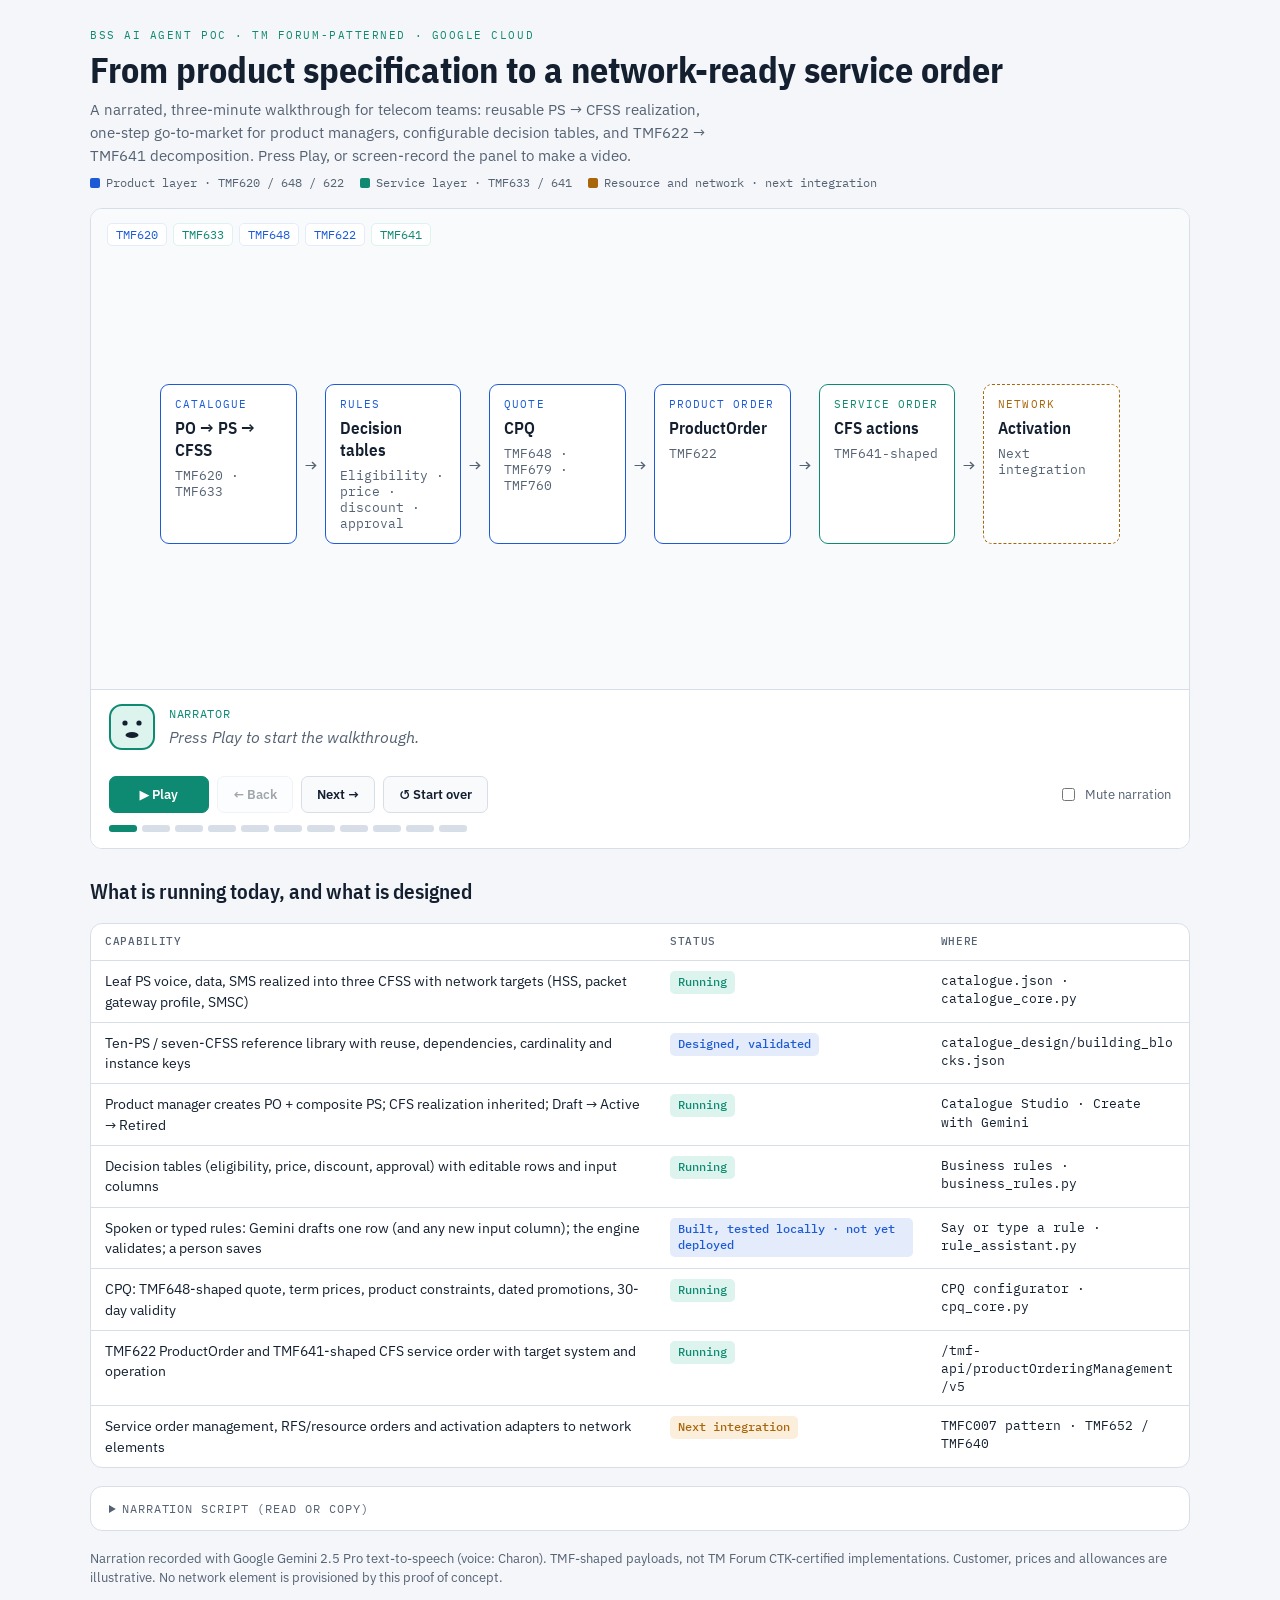
==== demo/catalogue-to-network.html @ 7371062f "Add narrated walkthrough demo with Gemini Charon narration demo/ holds the 11-scene catalogue-to-net" ====
<!doctype html>
<html lang="en">
<head>
<meta charset="utf-8">
<meta name="viewport" content="width=device-width, initial-scale=1, viewport-fit=cover">
<title>Catalogue-to-Network Walkthrough</title>
<meta name="claude:viewport-fit-sides" content="cover">
<link rel="preconnect" href="https://fonts.googleapis.com">
<link rel="preconnect" href="https://fonts.gstatic.com" crossorigin>
<link rel="stylesheet" href="https://fonts.googleapis.com/css2?family=IBM+Plex+Mono:wght@400;500;600&family=IBM+Plex+Sans+Condensed:wght@600;700&family=IBM+Plex+Sans:wght@400;500;600&display=swap">
<style>
  /* Layout concept: a narrated console that walks the TMF layers top-down; colour encodes the layer (product = blue, service = teal, network = amber) on every scene. */
  :root{
    --bg:#0b1017; --panel:#121a25; --panel-2:#0e151f; --fg:#e6ecf3; --muted:#8e9bad; --line:#263142;
    --prod:#6ea8ff; --prod-soft:#17243a; --svc:#4fd1b5; --svc-soft:#11302a; --net:#f2b25c; --net-soft:#382915;
    --stop:#f07a6e; --stop-soft:#3a1d1a; --on-accent:#08111c; color-scheme:dark;
    --font-display:'IBM Plex Sans Condensed','IBM Plex Sans',ui-sans-serif,system-ui,sans-serif;
    --font-body:'IBM Plex Sans',ui-sans-serif,system-ui,sans-serif;
    --font-mono:'IBM Plex Mono',ui-monospace,Menlo,Consolas,monospace;
  }
  @media (prefers-color-scheme: light){:root:not([data-theme="dark"]){
    --bg:#f4f6f9; --panel:#ffffff; --panel-2:#f8fafc; --fg:#142030; --muted:#556273; --line:#d8dee8;
    --prod:#1d5bd6; --prod-soft:#e4ecfb; --svc:#0f8a72; --svc-soft:#dcf3ee; --net:#a8650a; --net-soft:#fbefdc;
    --stop:#c0392b; --stop-soft:#fbe4e1; --on-accent:#ffffff; color-scheme:light}}
  :root[data-theme="light"]{
    --bg:#f4f6f9; --panel:#ffffff; --panel-2:#f8fafc; --fg:#142030; --muted:#556273; --line:#d8dee8;
    --prod:#1d5bd6; --prod-soft:#e4ecfb; --svc:#0f8a72; --svc-soft:#dcf3ee; --net:#a8650a; --net-soft:#fbefdc;
    --stop:#c0392b; --stop-soft:#fbe4e1; --on-accent:#ffffff; color-scheme:light}

  *{box-sizing:border-box}
  [hidden]{display:none!important}
  body{background:var(--bg);color:var(--fg);font-family:var(--font-body);font-size:15px;margin:0;
       padding-left:max(16px,env(safe-area-inset-left,0px));padding-right:max(16px,env(safe-area-inset-right,0px));padding-block:28px}
  .wrap{max-width:1100px;margin:0 auto;display:flex;flex-direction:column;gap:18px}
  header{display:flex;flex-direction:column;gap:8px}
  .eyebrow{font-family:var(--font-mono);font-size:11px;letter-spacing:.14em;text-transform:uppercase;color:var(--svc)}
  h1{font-family:var(--font-display);font-weight:700;font-size:clamp(24px,3.6vw,36px);line-height:1.1;margin:0;text-wrap:balance}
  h2{font-family:var(--font-display);font-weight:600;font-size:21px;margin:10px 0 0}
  .sub{color:var(--muted);margin:0;max-width:70ch;line-height:1.55}
  .legend{display:flex;flex-wrap:wrap;gap:8px 16px;font-family:var(--font-mono);font-size:12px;color:var(--muted)}
  .legend span{display:inline-flex;align-items:center;gap:6px}
  .legend i{width:10px;height:10px;border-radius:2px;display:inline-block}

  .stage{background:var(--panel);border:1px solid var(--line);border-radius:12px;overflow:hidden}
  .screen{position:relative;min-height:480px;background:var(--panel-2);display:flex;align-items:center;justify-content:center;padding:52px 22px 22px}
  .where{position:absolute;top:14px;left:16px;right:16px;display:flex;flex-wrap:wrap;gap:6px;font-family:var(--font-mono);font-size:11.5px}
  .tag{border:1px solid var(--line);border-radius:5px;padding:3px 8px;color:var(--muted);background:var(--panel)}
  .tag.p{color:var(--prod);border-color:var(--prod-soft)} .tag.s{color:var(--svc);border-color:var(--svc-soft)} .tag.n{color:var(--net);border-color:var(--net-soft)}
  .scene{width:100%;max-width:960px;display:flex;flex-wrap:wrap;gap:14px;align-items:center;justify-content:center;min-width:0}
  .hscroll{width:100%;overflow-x:auto}
  .hscroll svg{display:block;min-width:660px;width:100%;height:auto}

  .a{animation:rise .5s cubic-bezier(.2,.8,.2,1) both;animation-delay:var(--d,0s)}
  @keyframes rise{from{opacity:0;transform:translateY(12px)}}
  .draw{stroke-dasharray:1;stroke-dashoffset:1;animation:draw .7s ease-out forwards;animation-delay:var(--d,0s)}
  @keyframes draw{to{stroke-dashoffset:0}}
  .fade{animation:fadein .6s both;animation-delay:var(--d,0s)}
  @keyframes fadein{from{opacity:0}}

  .box{background:var(--panel);border:1px solid var(--line);border-radius:9px;padding:12px 14px;display:flex;flex-direction:column;gap:6px;min-width:0}
  .box.p{border-color:var(--prod)} .box.s{border-color:var(--svc)} .box.n{border-color:var(--net);border-style:dashed}
  .box h3{margin:0;font-family:var(--font-display);font-weight:600;font-size:17px}
  .lab{font-family:var(--font-mono);font-size:10.5px;letter-spacing:.1em;text-transform:uppercase;color:var(--muted)}
  .lab.p{color:var(--prod)} .lab.s{color:var(--svc)} .lab.n{color:var(--net)}
  .mono{font-family:var(--font-mono);font-size:12.5px;font-variant-numeric:tabular-nums;overflow-wrap:anywhere}
  .muted{color:var(--muted)}
  .arrow{font-family:var(--font-mono);color:var(--muted);font-size:20px}
  .chip{display:inline-flex;align-items:center;gap:6px;border-radius:5px;padding:3px 8px;font-family:var(--font-mono);font-size:11.5px;font-weight:500}
  .chip.live{background:var(--svc-soft);color:var(--svc)} .chip.lib{background:var(--prod-soft);color:var(--prod)}
  .chip.next{background:var(--net-soft);color:var(--net)} .chip.stop{background:var(--stop-soft);color:var(--stop)}
  .cols{display:grid;grid-template-columns:repeat(3,minmax(0,1fr));gap:12px;width:100%}
  .cols2{display:grid;grid-template-columns:repeat(2,minmax(0,1fr));gap:12px;width:100%}
  .li{display:flex;gap:8px;align-items:flex-start;line-height:1.45}
  .li .m{flex:none;font-family:var(--font-mono);font-weight:600}
  table.dt{border-collapse:collapse;font-size:13px;width:100%;min-width:560px}
  table.dt th,table.dt td{border:1px solid var(--line);padding:7px 9px;text-align:left;vertical-align:top}
  table.dt th{font-family:var(--font-mono);font-size:11px;font-weight:500;letter-spacing:.04em;color:var(--muted);background:var(--panel)}
  table.dt td{background:var(--panel-2)}
  table.dt .newcol{background:var(--prod-soft);color:var(--fg)} table.dt tr.newrow td{background:var(--svc-soft)}
  pre.json{margin:0;font-family:var(--font-mono);font-size:12px;line-height:1.55;background:var(--panel);border:1px solid var(--line);border-radius:9px;padding:12px 14px;overflow-x:auto;max-width:100%}
  pre.json .k{color:var(--prod)} pre.json .s{color:var(--svc)} pre.json .hl{background:var(--net-soft);color:var(--net);border-radius:3px}
  .pipe{display:flex;flex-wrap:wrap;align-items:stretch;gap:8px;justify-content:center;width:100%}
  .pipe .box{min-width:132px;flex:1 1 132px;max-width:190px}
  svg .bx-p{fill:var(--panel);stroke:var(--prod);stroke-width:1.4}
  svg .bx-s{fill:var(--panel);stroke:var(--svc);stroke-width:1.6}
  svg .t{fill:var(--fg);font-family:var(--font-body);font-size:14px}
  svg .t2{fill:var(--muted);font-family:var(--font-mono);font-size:10.5px}
  svg .live{fill:var(--svc);font-family:var(--font-mono);font-size:10px;font-weight:600}
  svg .edge{fill:none;stroke:var(--muted);stroke-width:1.4;opacity:.75}
  svg .edge.reuse{stroke:var(--net);stroke-width:2.2;opacity:1}
  svg .edge.amend{stroke:var(--net);stroke-width:2;stroke-dasharray:5 5;opacity:1}

  .cap-bar{display:flex;align-items:center;gap:14px;padding:14px 18px;border-top:1px solid var(--line);background:var(--panel)}
  .narrator{flex:none;width:46px;height:46px}
  .narrator .mouth{transform-origin:23px 31px}
  .talking .mouth{animation:talk .26s infinite alternate}
  @keyframes talk{from{transform:scaleY(.35)}to{transform:scaleY(1.3)}}
  .cap{flex:1;min-width:0;margin:0;line-height:1.55;font-size:16px}
  .cap .who{display:block;font-family:var(--font-mono);font-size:11.5px;color:var(--svc);letter-spacing:.06em;margin-bottom:2px}
  .cap.idle .txt{color:var(--muted);font-style:italic}
  .controls-bar{display:flex;flex-wrap:wrap;align-items:center;gap:12px;padding:12px 18px 16px;background:var(--panel)}
  .controls{display:flex;flex-wrap:wrap;gap:8px}
  button{font-family:var(--font-body);font-size:13px;font-weight:600;border:1px solid var(--line);background:var(--panel-2);color:var(--fg);padding:9px 15px;border-radius:7px;cursor:pointer}
  button:hover{border-color:var(--svc)}
  button:focus-visible{outline:2px solid var(--svc);outline-offset:2px}
  button.primary{background:var(--svc);border-color:var(--svc);color:var(--on-accent);min-width:100px}
  button:disabled{opacity:.4;cursor:not-allowed}
  .toggle{display:flex;align-items:center;gap:7px;font-size:13px;color:var(--muted);margin-left:auto}
  .voice-pick{display:flex;align-items:center;gap:7px;font-size:13px;color:var(--muted)}
  .voice-pick select{font-family:var(--font-body);font-size:13px;background:var(--panel-2);color:var(--fg);border:1px solid var(--line);border-radius:6px;padding:6px 8px;max-width:260px}
  .voice-note{width:100%;margin:0;font-size:13px;line-height:1.5;color:var(--net);background:var(--net-soft);border-radius:7px;padding:8px 12px}
  .progress{display:flex;gap:5px;flex-wrap:wrap;width:100%}
  .progress button{width:28px;height:7px;padding:0;border-radius:3px;border:0;background:var(--line)}
  .progress button.done{background:var(--svc-soft)} .progress button.now{background:var(--svc)}

  .status{width:100%;overflow-x:auto;background:var(--panel);border:1px solid var(--line);border-radius:12px}
  .status table{border-collapse:collapse;width:100%;min-width:620px;font-size:14px}
  .status th,.status td{padding:10px 14px;border-bottom:1px solid var(--line);text-align:left;vertical-align:top;line-height:1.45}
  .status th{font-family:var(--font-mono);font-size:11px;font-weight:500;color:var(--muted);letter-spacing:.06em;text-transform:uppercase}
  .status tr:last-child td{border-bottom:0}
  details{background:var(--panel);border:1px solid var(--line);border-radius:12px}
  summary{cursor:pointer;padding:14px 18px;font-family:var(--font-mono);font-size:12px;letter-spacing:.08em;text-transform:uppercase;color:var(--muted)}
  .script{padding:0 18px 18px;display:flex;flex-direction:column;gap:8px}
  .script p{margin:0;line-height:1.6;padding:9px 12px;background:var(--panel-2);border-left:2px solid var(--line);border-radius:4px}
  .script .n{font-family:var(--font-mono);color:var(--svc);margin-right:8px;font-size:12px}
  footer{color:var(--muted);font-size:12.5px;line-height:1.55}

  @media (max-width:760px){
    .cols{grid-template-columns:1fr} .cols2{grid-template-columns:1fr}
    .screen{padding-top:76px}
    .toggle{margin-left:0}
  }
  @media (prefers-reduced-motion: reduce){
    .a,.fade{animation:none!important}
    .draw{animation:none!important;stroke-dashoffset:0}
    .talking .mouth{animation:none}
  }
</style>

<div class="wrap">
  <header>
    <span class="eyebrow">BSS AI Agent PoC · TM Forum-patterned · Google Cloud</span>
    <h1>From product specification to a network-ready service order</h1>
    <p class="sub">A narrated, three-minute walkthrough for telecom teams: reusable PS → CFSS realization, one-step go-to-market for product managers, configurable decision tables, and TMF622 → TMF641 decomposition. Press Play, or screen-record the panel to make a video.</p>
    <div class="legend"><span><i style="background:var(--prod)"></i>Product layer · TMF620 / 648 / 622</span><span><i style="background:var(--svc)"></i>Service layer · TMF633 / 641</span><span><i style="background:var(--net)"></i>Resource and network · next integration</span></div>
  </header>

  <section class="stage" aria-label="Walkthrough player">
    <div class="screen" id="screen"></div>
    <div class="cap-bar" id="capBar">
      <svg class="narrator" viewBox="0 0 46 46" aria-hidden="true">
        <rect x="1" y="1" width="44" height="44" rx="12" fill="var(--svc-soft)" stroke="var(--svc)" stroke-width="2"/>
        <circle cx="16" cy="19" r="2.6" fill="var(--fg)"/><circle cx="30" cy="19" r="2.6" fill="var(--fg)"/>
        <ellipse class="mouth" cx="23" cy="31" rx="6.5" ry="3" fill="var(--fg)"/>
      </svg>
      <p class="cap idle" id="caption" aria-live="polite"><span class="who" id="who">NARRATOR</span><span class="txt" id="captionText">Press Play to start the walkthrough.</span></p>
    </div>
    <div class="controls-bar">
      <div class="controls">
        <button class="primary" id="playBtn" type="button">▶ Play</button>
        <button id="backBtn" type="button">← Back</button>
        <button id="nextBtn" type="button">Next →</button>
        <button id="replayBtn" type="button">↺ Start over</button>
      </div>
      <label class="toggle"><input type="checkbox" id="muteToggle"> Mute narration</label>
      <label class="voice-pick" id="voicePick" hidden>Voice <select id="voiceSelect"></select></label>
      <p class="voice-note" id="voiceNote" hidden>The recorded narration could not play here, so this browser's built-in voice is reading instead. Reload the page to try the recording again.</p>
      <div class="progress" id="progress" aria-label="Chapters"></div>
    </div>
  </section>

  <h2>What is running today, and what is designed</h2>
  <div class="status"><table>
    <thead><tr><th>Capability</th><th>Status</th><th>Where</th></tr></thead>
    <tbody>
      <tr><td>Leaf PS voice, data, SMS realized into three CFSS with network targets (HSS, packet gateway profile, SMSC)</td><td><span class="chip live">Running</span></td><td class="mono">catalogue.json · catalogue_core.py</td></tr>
      <tr><td>Ten-PS / seven-CFSS reference library with reuse, dependencies, cardinality and instance keys</td><td><span class="chip lib">Designed, validated</span></td><td class="mono">catalogue_design/building_blocks.json</td></tr>
      <tr><td>Product manager creates PO + composite PS; CFS realization inherited; Draft → Active → Retired</td><td><span class="chip live">Running</span></td><td class="mono">Catalogue Studio · Create with Gemini</td></tr>
      <tr><td>Decision tables (eligibility, price, discount, approval) with editable rows and input columns</td><td><span class="chip live">Running</span></td><td class="mono">Business rules · business_rules.py</td></tr>
      <tr><td>Spoken or typed rules: Gemini drafts one row (and any new input column); the engine validates; a person saves</td><td><span class="chip lib">Built, tested locally · not yet deployed</span></td><td class="mono">Say or type a rule · rule_assistant.py</td></tr>
      <tr><td>CPQ: TMF648-shaped quote, term prices, product constraints, dated promotions, 30-day validity</td><td><span class="chip live">Running</span></td><td class="mono">CPQ configurator · cpq_core.py</td></tr>
      <tr><td>TMF622 ProductOrder and TMF641-shaped CFS service order with target system and operation</td><td><span class="chip live">Running</span></td><td class="mono">/tmf-api/productOrderingManagement/v5</td></tr>
      <tr><td>Service order management, RFS/resource orders and activation adapters to network elements</td><td><span class="chip next">Next integration</span></td><td class="mono">TMFC007 pattern · TMF652 / TMF640</td></tr>
    </tbody></table></div>

  <details>
    <summary>Narration script (read or copy)</summary>
    <div class="script" id="scriptList"></div>
    <div style="display:flex;justify-content:flex-end;padding:0 18px 18px"><button id="copyBtn" type="button">Copy full script</button></div>
  </details>

  <footer>Narration recorded with Google Gemini 2.5 Pro text-to-speech (voice: Charon). TMF-shaped payloads, not TM Forum CTK-certified implementations. Customer, prices and allowances are illustrative. No network element is provisioned by this proof of concept.</footer>
</div>

<script>
(function(){
  "use strict";
  function d(x){return 'style="--d:'+x+'s"';}

  // Scene 2: ten PS realize into seven CFSS (from catalogue_design/building_blocks.json).
  var PS=[["Mobile access","ps-mobile-access",0,""],["UK voice","ps-uk-voice",1,"live"],["UK SMS","ps-uk-sms",2,"live"],["UK data","ps-uk-data",3,"live"],
          ["International calling","ps-international",1,"reuse"],["Roaming","ps-roaming",0,"amend"],["Voicemail","ps-voicemail",4,""],
          ["MMS","ps-mms",5,""],["Smartwatch","ps-smartwatch",6,"reuse"],["Data gifting","ps-data-gifting",6,"reuse"]];
  var CFS=[["Mobile Line","roaming amends the profile"],["Mobile Voice","domestic + international buckets"],["Mobile SMS",""],["Mobile Data",""],
           ["Voicemail","requires Mobile Voice"],["Mobile MMS",""],["Shared Allowance","companion / gift modes"]];
  function realizationSvg(){
    var s='<svg viewBox="0 0 900 470" role="img" aria-label="Ten product specifications on the left connect to seven customer-facing service specifications on the right.">';
    s+='<text class="t2" x="10" y="9">PRODUCT SPECIFICATIONS · TMF620</text><text class="t2" x="640" y="9">CFS SPECIFICATIONS · TMF633</text>';
    PS.forEach(function(p,i){
      var ly=14+i*45+17, ry=20+p[2]*64+20, cls=p[3]==="reuse"?"edge reuse":p[3]==="amend"?"edge amend":"edge";
      if(p[3]==="amend") s+='<path class="'+cls+' fade" '+d(.6+i*.18)+' d="M260,'+ly+' C450,'+ly+' 450,'+ry+' 640,'+ry+'"/>';
      else s+='<path class="'+cls+' draw" pathLength="1" '+d(.6+i*.18)+' d="M260,'+ly+' C450,'+ly+' 450,'+ry+' 640,'+ry+'"/>';
    });
    PS.forEach(function(p,i){
      var y=14+i*45;
      s+='<g class="fade" '+d(i*.06)+'><rect class="bx-p" x="10" y="'+y+'" width="250" height="34" rx="6"/><text class="t" x="22" y="'+(y+22)+'">'+p[0]+'</text>'+
         (p[3]==="live"?'<text class="live" x="248" y="'+(y+21)+'" text-anchor="end">RUNNING</text>':'<text class="t2" x="248" y="'+(y+21)+'" text-anchor="end">'+p[1]+'</text>')+'</g>';
    });
    CFS.forEach(function(c,j){
      var y=20+j*64;
      s+='<g class="fade" '+d(.3+j*.06)+'><rect class="bx-s" x="640" y="'+y+'" width="250" height="40" rx="6"/><text class="t" x="652" y="'+(y+(c[1]?18:25))+'">'+c[0]+'</text>'+
         (c[1]?'<text class="t2" x="652" y="'+(y+33)+'">'+c[1]+'</text>':'')+'</g>';
    });
    return s+'</svg>';
  }

  var scenes=[
    {title:"Overview",tags:[["p","TMF620"],["s","TMF633"],["p","TMF648"],["p","TMF622"],["s","TMF641"]],
     say:"Welcome. This is a catalogue-driven BSS proof of concept on Google Cloud, patterned on TM Forum. In three minutes: how a product manager launches a mobile plan, how commercial rules are configured, and how each order is decomposed into a network-ready service order.",
     html:'<div class="pipe">'+[["p","Catalogue","PO → PS → CFSS","TMF620 · TMF633"],["p","Rules","Decision tables","Eligibility · price · discount · approval"],["p","Quote","CPQ","TMF648 · TMF679 · TMF760"],["p","Product order","ProductOrder","TMF622"],["s","Service order","CFS actions","TMF641-shaped"],["n","Network","Activation","Next integration"]].map(function(b,i){
       return '<div class="box '+b[0]+' a" '+d(i*.3)+'><span class="lab '+b[0]+'">'+b[1]+'</span><h3>'+b[2]+'</h3><span class="mono muted">'+b[3]+'</span></div>';}).join('<span class="arrow a" style="align-self:center;--d:.1s">→</span>')+'</div>'},

    {title:"Reusable PS library",tags:[["p","Product specifications"],["s","CFS specifications"],["s","SID ProductSpecRealizedAsCFSSpec"]],wide:true,
     say:"It starts with a reusable library. Ten product specifications, from mobile access and UK voice to roaming, voicemail and data gifting, realize into seven customer-facing service specifications. Reuse is deliberate: UK voice and international calling share the Mobile Voice CFS with separate buckets, and roaming amends the existing Mobile Line instead of creating a new service.",
     html:function(){return '<div class="hscroll">'+realizationSvg()+'</div><div class="row a" '+d(2.6)+' style="display:flex;flex-wrap:wrap;gap:8px;justify-content:center"><span class="chip live">RUNNING · voice, data, SMS</span><span class="chip lib">Reference library · 10 PS → 7 CFSS</span><span class="chip next">Amber · reused or amended CFS</span></div>';}},

    {title:"Service design rules",tags:[["s","CFS-to-CFS dependencies"],["s","Cardinality"],["s","Instance keys"]],
     say:"Service designers own the realization: CFS dependencies, cardinality and instance keys. Voicemail requires Mobile Voice, which requires exactly one primary Mobile Line. Instances are keyed by subscription and line, so overlapping products merge into one service rather than duplicating it.",
     html:'<div class="cols">'+
       '<div class="box s a" '+d(0)+'><span class="lab s">Dependency chain</span><div class="mono">Voicemail</div><div class="mono muted">  requires ↓</div><div class="mono">Mobile Voice · SMS · Data · MMS</div><div class="mono muted">  require ↓</div><div class="mono">Mobile Line</div></div>'+
       '<div class="box s a" '+d(.6)+'><span class="lab s">Cardinality</span><div class="li"><span class="m">1</span><span>primary Mobile Line per subscription group</span></div><div class="li"><span class="m">0..1</span><span>Voice, SMS, Data, Voicemail, MMS per line</span></div><div class="li"><span class="m">0..1</span><span>Shared Allowance per sharing group, 2+ members</span></div></div>'+
       '<div class="box s a" '+d(1.2)+'><span class="lab s">Instance key and merge</span><div class="mono">(subscriptionId, lineId)</div><div class="li"><span class="m">→</span><span>UK voice + International = one Mobile Voice instance, two buckets</span></div><div class="li"><span class="m">→</span><span>Conflicting roaming bars block the order</span></div></div></div>'},

    {title:"Go-to-market in one step",tags:[["p","Catalogue Studio"],["p","Create with Gemini"]],
     say:"That makes go-to-market simple. The product manager picks specifications, sets allowances and price, in the studio or by describing the plan to Gemini. The platform generates the product offering, the composite product specification and the inherited CFS realization. The product manager never touches service design.",
     html:'<div class="box p a" '+d(0)+' style="max-width:300px"><span class="lab p">Product manager says</span><div>“Guided Mini: 100 minutes, 2 GB, no texts, £11 a month, consumers.”</div><span class="chip lib">Typed, spoken or drag-and-drop</span></div>'+
       '<span class="arrow a" '+d(.7)+'>→</span>'+
       '<div class="col a" '+d(1)+' style="display:flex;flex-direction:column;gap:8px;min-width:0;flex:1 1 300px;max-width:420px">'+
       '<div class="box p a" '+d(1.1)+'><span class="lab p">Generated · ProductOffering</span><span class="mono">po-guided-… · lifecycleStatus: Draft · £11.00 · [consumer]</span></div>'+
       '<div class="box p a" '+d(1.6)+'><span class="lab p">Generated · composite ProductSpecification</span><span class="mono">isBundle: true · bundledProductSpecification: ps-voice=100, ps-data=2</span></div>'+
       '<div class="box s a" '+d(2.1)+'><span class="lab s">Inherited · CFS realization (hidden from PM)</span><span class="mono">ps-voice → cfs-voice (HSS) · ps-data → cfs-data (packet gateway)</span></div></div>'},

    {title:"Gated publication",tags:[["p","Publish offer"],["p","Retire offer"],["p","lifecycleStatus"]],
     say:"Publication is gated. An offering moves from Draft to Active only when every leaf specification has a CFS mapping with matching units. Retiring an offer stops new sales, while existing orders keep their snapshots.",
     html:'<div class="cols">'+
       '<div class="box p a" '+d(0)+'><span class="lab p">Draft</span><h3>Hidden from CPQ and agent</h3><span class="muted">Editable; cannot be quoted</span></div>'+
       '<div class="box s a" '+d(.6)+'><span class="lab s">Publish gate</span><div class="li"><span class="m" style="color:var(--svc)">✓</span><span>Every leaf PS has a CFS mapping</span></div><div class="li"><span class="m" style="color:var(--svc)">✓</span><span>PS unit equals CFS unit (GB never meets TB)</span></div><div class="li"><span class="m" style="color:var(--svc)">✓</span><span>Prices, segments and references valid</span></div></div>'+
       '<div class="box p a" '+d(1.2)+'><span class="lab p">Active → Retired</span><h3>On sale, then withdrawn</h3><span class="muted">Retired cannot be republished or deleted; orders keep their catalogue snapshot</span></div></div>'},

    {title:"Configurable decision tables",tags:[["p","Business rules"],["p","Eligibility · Price · Discount · Approval"]],
     say:"Commercial rules are configurable lookup tables: eligibility, price, discount and approval. A rule can be typed or spoken in plain English. Gemini drafts the row, and the rules engine validates it before anyone saves. Need a new input, like contract length? It becomes a new column. The highest priority wins, ties are rejected, and effective dates apply. No code, no redeploy.",
     html:'<div class="box p a" '+d(0)+' style="width:100%;flex-direction:row;flex-wrap:wrap;align-items:center;gap:10px"><span class="lab p">Spoken rule</span><span>“Mobile Mini is £15 a month on a 24-month contract from 1 April 2027.”</span><span class="chip lib">Gemini drafts → engine validates → you save</span></div>'+
       '<div class="hscroll a" '+d(.8)+'><table class="dt"><thead><tr><th>Row</th><th>Offering ID</th><th>Segment</th><th class="newcol a" '+d(1.2)+'>contractMonths  ＋ new column</th><th>Monthly £</th><th>Priority</th><th>Effective</th></tr></thead><tbody>'+
       '<tr><td class="mono">default</td><td class="mono">any</td><td class="mono">any</td><td class="mono newcol">—</td><td class="mono">catalogue price</td><td class="mono">fallback</td><td class="mono">always</td></tr>'+
       '<tr class="newrow a" '+d(2)+'><td class="mono">mini-24m</td><td class="mono">= po-mobile-mini</td><td class="mono">in [consumer]</td><td class="mono">= 24</td><td class="mono">15.00</td><td class="mono">100</td><td class="mono">2027-04-01 →</td></tr></tbody></table></div>'+
       '<div class="cols2 a" '+d(2.8)+'><div class="box p"><span class="lab p">Evaluation order</span><span class="mono">eligibility → price → discount → approval</span></div>'+
       '<div class="box p"><span class="lab p">Semantics</span><span class="muted">AND within a row · highest priority wins · equal-priority match is an error · start inclusive, end exclusive · every save versioned with a SHA-256 snapshot</span></div></div>'},

    {title:"Configure, price, quote",tags:[["p","CPQ configurator"],["p","TMF648"],["p","TMF679"],["p","TMF760"],["p","TMF671"]],
     say:"Configure, price, quote. CPQ qualifies the customer segment, applies term prices and product constraints, such as one primary plan and add-ons needing a parent, and applies dated promotions. The quote is TMF648-shaped, valid for thirty days, and pins the catalogue and rule versions used.",
     html:'<div class="cols">'+
       '<div class="box p a" '+d(0)+'><span class="lab p">Basket · Jason Smith</span><div class="mono">Mobile Mini · 12 m · £12.00</div><div class="mono">Extra SMS · 12 m · £2.50</div><h3>£14.50 / month</h3></div>'+
       '<div class="box p a" '+d(.6)+'><span class="lab p">Checks</span><div class="li"><span class="m" style="color:var(--svc)">✓</span><span>Segment qualified (TMF679 pattern)</span></div><div class="li"><span class="m" style="color:var(--svc)">✓</span><span>excludes: Mini + Plus</span></div><div class="li"><span class="m" style="color:var(--svc)">✓</span><span>requiresAny: Extra SMS needs a plan</span></div><div class="li"><span class="m" style="color:var(--net)">!</span><span>Any discount → state pending, human approval</span></div></div>'+
       '<div class="box p a" '+d(1.2)+'><span class="lab p">Quote · TMF648-shaped</span><span class="mono">state: approved</span><span class="mono">validFor: 30 days</span><span class="mono">catalogue, rules and policy versions pinned</span></div></div>'},

    {title:"AI channel, same guardrails",tags:[["p","Pub/Sub → Gemini agent"],["p","Deterministic validator"]],
     say:"The AI channel follows the same guardrails. Gemini only proposes active offering IDs; it never sets prices or allowances. Deterministic code validates the proposal, and any discount or exception is held for a human.",
     html:'<div class="box p a" '+d(0)+' style="max-width:280px"><span class="lab p">Customer request</span><div>“A plan with 100 minutes, 2 GB and 100 texts.”</div></div><span class="arrow a" '+d(.5)+'>→</span>'+
       '<div class="box p a" '+d(.8)+' style="max-width:260px"><span class="lab p">Gemini proposes</span><span class="mono">{"productOfferingIds": ["po-mobile-mini"]}</span><span class="muted">Sees Active offers only, no CFS design</span></div><span class="arrow a" '+d(1.3)+'>→</span>'+
       '<div class="box s a" '+d(1.6)+' style="max-width:280px"><span class="lab s">Code validates</span><div class="li"><span class="m" style="color:var(--svc)">✓</span><span>Active, eligible, compatible</span></div><div class="li"><span class="m" style="color:var(--stop)">✕</span><span>Model-supplied price or allowance ignored</span></div><div class="li"><span class="m" style="color:var(--net)">!</span><span>Discount or exception → human review</span></div></div>'},

    {title:"TMF622 ProductOrder",tags:[["p","POST /tmf-api/productOrderingManagement/v5/productOrder"]],
     say:"On acceptance, a TMF622 ProductOrder is generated from the stored quote and validated against it, so tampered or stale payloads are rejected, and resubmission is idempotent.",
     html:'<pre class="json a" '+d(0)+' style="flex:1 1 360px">{\n  <span class="k">"@type"</span>: <span class="s">"ProductOrder"</span>,\n  <span class="k">"id"</span>: <span class="hl">"MOB-2226-24102026-0001"</span>,\n  <span class="k">"quote"</span>: [{ <span class="k">"id"</span>: <span class="s">"quote-0b41ff3f290d"</span> }],\n  <span class="k">"productOrderItem"</span>: [{\n    <span class="k">"action"</span>: <span class="s">"add"</span>,\n    <span class="k">"productOffering"</span>: { <span class="k">"id"</span>: <span class="s">"po-mobile-mini"</span> },\n    <span class="k">"product"</span>: { <span class="k">"productSpecification"</span>: { <span class="k">"id"</span>: <span class="s">"ps-mobile-mini"</span> },\n      <span class="k">"productCharacteristic"</span>: [ voiceMinutes 100, dataGb 2, smsCount 100 ] },\n    <span class="k">"itemTerm"</span>: [{ <span class="k">"duration"</span>: { <span class="k">"amount"</span>: 12, <span class="k">"units"</span>: <span class="s">"month"</span> } }]\n  }]\n}</pre>'+
       '<div class="col a" '+d(1)+' style="display:flex;flex-direction:column;gap:8px;max-width:300px"><div class="box p"><span class="lab p">Validated against the quote</span><span class="muted">Payload must equal the server-built order; tampered quantity or price → 400 TMF630 Error</span></div><div class="box p"><span class="lab p">Idempotent</span><span class="muted">Same quote resubmitted → original order returned</span></div></div>'},

    {title:"Decomposition to CFS",tags:[["s","TMF641-shaped ServiceOrder"],["s","PS → CFS characteristic mapping"]],
     say:"Then decomposition. Each ordered composite resolves to its leaf specifications and their CFSs, producing a TMF641-shaped service order: voice minutes for the HSS, data allowance for the packet gateway profile, and SMS for the SMSC, with characteristics carried across.",
     html:'<div class="box p a" '+d(0)+' style="max-width:220px"><span class="lab p">Product order item 1</span><h3>Mobile Mini</h3><span class="mono">ps-mobile-mini</span></div><span class="arrow a" '+d(.5)+'>→</span>'+
       '<div class="col" style="display:flex;flex-direction:column;gap:8px;flex:1 1 380px;max-width:560px">'+
       [["cfs-voice","voiceMinutes = 100 minutes","HSS","setVoiceAllowance"],["cfs-data","dataGb = 2 GB","Packet Gateway / customer profile","setDataAllowance"],["cfs-sms","smsCount = 100 messages","SMSC","setSmsAllowance"]].map(function(c,i){
         return '<div class="box s a" '+d(.8+i*.5)+'><span class="lab s">orderItem 1-'+c[0]+' · action add</span><span class="mono">serviceSpecification '+c[0]+' · '+c[1]+'</span><span class="mono" style="color:var(--net)">proposedFulfilment → '+c[2]+' · '+c[3]+'</span></div>';}).join("")+'</div>'},

    {title:"Hand-off to the network",tags:[["s","TMFC003 → TMF641 → TMFC007"],["n","TMF652 · TMF640"]],
     say:"That service order is the hand-off to service order management, the TMFC007 pattern, which drives resource orders and activation adapters toward the network elements. Those adapters are the next integration step; today nothing is provisioned. That's the flow: reusable specifications, configurable rules, and a network-ready order.",
     html:'<div class="pipe">'+[["s","Built","TMF641-shaped ServiceOrder","CFS items + target system + operation"],["s","Pattern","Service Order Management","TMFC007 · invoked by TMFC003"],["n","Next","Resource order / RFS","TMF652"],["n","Next","Activation adapters","TMF640"],["n","Next","Network elements","HSS/UDM · PCF/PGW · SMSC"]].map(function(b,i){
       return '<div class="box '+b[0]+' a" '+d(i*.45)+'><span class="lab '+b[0]+'">'+b[1]+'</span><h3>'+b[2]+'</h3><span class="mono muted">'+b[3]+'</span></div>';}).join('<span class="arrow a" style="align-self:center;--d:.2s">→</span>')+'</div>'+
       '<div class="row a" '+d(2.6)+' style="display:flex;flex-wrap:wrap;gap:8px;justify-content:center"><span class="chip live">Running · catalogue → rules → quote → TMF622 → TMF641</span><span class="chip next">Next · SOM, RFS and activation adapters</span></div>'}
  ];

  var screen=document.getElementById("screen"), capBar=document.getElementById("capBar"), caption=document.getElementById("caption"),
      captionText=document.getElementById("captionText"), who=document.getElementById("who"), progress=document.getElementById("progress"),
      playBtn=document.getElementById("playBtn"), backBtn=document.getElementById("backBtn"), nextBtn=document.getElementById("nextBtn"),
      replayBtn=document.getElementById("replayBtn"), mute=document.getElementById("muteToggle");
  var current=0, playing=false, token=0, voice=null, hasSpeech="speechSynthesis" in window;

  function esc(s){return s.replace(/&/g,"&amp;").replace(/</g,"&lt;");}
  // Same narrator voice as the incident-triage walkthrough: Google UK English Male. It ships only with Chrome,
  // so elsewhere rank the browser's voices by how natural they sound instead of taking the robotic default.
  var voiceSelect=document.getElementById("voiceSelect"), voicePick=document.getElementById("voicePick"),
      voiceNote=document.getElementById("voiceNote"), voices=[];
  function rank(v){
    if(/google uk english.*male/i.test(v.name)) return 0;
    if(/google.*uk.*male/i.test(v.name)) return 1;
    if(/natural|online|neural/i.test(v.name)) return /en-GB/i.test(v.lang)?2:3;
    if(/^google/i.test(v.name)) return /en-GB/i.test(v.lang)?4:5;
    return /en-GB/i.test(v.lang)?6:7;
  }
  function loadVoices(){
    if(!hasSpeech) return;
    var chosen=voice&&voice.name;
    voices=window.speechSynthesis.getVoices().filter(function(v){return /^en/i.test(v.lang);})
      .sort(function(a,b){return rank(a)-rank(b);});
    if(!voices.length) return;
    voiceSelect.innerHTML=voices.map(function(v,i){return '<option value="'+i+'">'+esc(v.name)+'</option>';}).join("");
    var keep=voices.findIndex(function(v){return v.name===chosen;});
    voiceSelect.value=String(keep>=0?keep:0);
    voice=voices[Number(voiceSelect.value)];
  }
  // Only shown when a recorded clip cannot play and the browser's own voice takes over.
  function showFallback(){voicePick.hidden=!voices.length;voiceNote.hidden=false;}
  if(hasSpeech){loadVoices();window.speechSynthesis.onvoiceschanged=loadVoices;}
  voiceSelect.addEventListener("change",function(){voice=voices[Number(voiceSelect.value)]||null;});

  scenes.forEach(function(s,i){
    var b=document.createElement("button");b.type="button";b.title=s.title;b.setAttribute("aria-label","Chapter "+(i+1)+": "+s.title);
    b.addEventListener("click",function(){go(i,playing);});progress.appendChild(b);
  });
  document.getElementById("scriptList").innerHTML=scenes.map(function(s,i){
    return '<p><span class="n">'+String(i+1).padStart(2,"0")+'</span><b>'+esc(s.title)+'.</b> '+esc(s.say)+'</p>';}).join("");
  document.getElementById("copyBtn").addEventListener("click",function(){
    var btn=this, full=scenes.map(function(s,i){return (i+1)+". "+s.title+"\n"+s.say;}).join("\n\n");
    function done(ok){btn.textContent=ok?"Copied":"Select the text above to copy";setTimeout(function(){btn.textContent="Copy full script";},1600);}
    if(navigator.clipboard&&navigator.clipboard.writeText){navigator.clipboard.writeText(full).then(function(){done(true);},function(){done(false);});}else{done(false);}
  });

  function render(i){
    var s=scenes[i], body=typeof s.html==="function"?s.html():s.html;
    screen.innerHTML='<div class="where">'+s.tags.map(function(t){return '<span class="tag '+t[0]+'">'+esc(t[1])+'</span>';}).join("")+'</div><div class="scene">'+body+'</div>';
    who.textContent="STEP "+(i+1)+"/"+scenes.length+" · "+s.title.toUpperCase();
    captionText.textContent=s.say;caption.classList.remove("idle");
    Array.prototype.forEach.call(progress.children,function(dot,k){dot.className=k<i?"done":(k===i?"now":"");});
    backBtn.disabled=i===0;nextBtn.disabled=i===scenes.length-1;
  }
  // Recorded narration: Gemini 2.5 Pro TTS, voice Charon, one clip per scene in audio/.
  var clip=new Audio(), useClips=true;
  clip.preload="auto";
  function narrate(i){
    if(mute.checked||!useClips) return speak(scenes[i].say);
    return new Promise(function(resolve){
      var finished=false;
      function end(){if(!finished){finished=true;clip.onended=clip.onerror=null;capBar.classList.remove("talking");resolve();}}
      function fallback(){if(finished)return;useClips=false;finished=true;clip.onended=clip.onerror=null;showFallback();speak(scenes[i].say).then(resolve);}
      capBar.classList.add("talking");
      clip.onended=end;clip.onerror=fallback;
      clip.src="audio/scene-"+String(i+1).padStart(2,"0")+".wav";
      var started=clip.play();
      if(started&&started.catch)started.catch(function(e){if(e&&e.name==="AbortError")return;fallback();});
    });
  }
  function stopVoice(){clip.pause();clip.onended=clip.onerror=null;if(hasSpeech){try{window.speechSynthesis.cancel();}catch(e){}}capBar.classList.remove("talking");}
  function speak(text){
    return new Promise(function(resolve){
      var finished=false;function end(){if(!finished){finished=true;capBar.classList.remove("talking");resolve();}}
      capBar.classList.add("talking");
      if(mute.checked||!hasSpeech){setTimeout(end,Math.max(4000,text.length*60));return;}
      try{
        window.speechSynthesis.cancel();
        var u=new SpeechSynthesisUtterance(text);u.rate=.95;u.pitch=1;if(voice)u.voice=voice;
        u.onend=end;u.onerror=end;window.speechSynthesis.speak(u);
        setTimeout(end,Math.max(7000,text.length*95)); // safety net if the browser never fires onend
      }catch(e){setTimeout(end,3000);}
    });
  }
  async function playFrom(i){
    var my=++token;playing=true;playBtn.textContent="❚❚ Pause";
    for(var k=i;k<scenes.length;k++){
      if(my!==token) return;
      current=k;render(k);
      await narrate(k);
      if(my!==token) return;
      await new Promise(function(r){setTimeout(r,800);});
    }
    if(my===token){playing=false;playBtn.textContent="↺ Play again";}
  }
  function pause(){token++;playing=false;stopVoice();playBtn.textContent="▶ Play";}
  function go(i,keep){pause();current=Math.max(0,Math.min(scenes.length-1,i));if(keep){playFrom(current);}else{render(current);}}
  function idle(){caption.classList.add("idle");captionText.textContent="Press Play to start the walkthrough.";who.textContent="NARRATOR";}

  playBtn.addEventListener("click",function(){
    if(playing){pause();return;}
    if(playBtn.textContent.indexOf("again")>=0){current=0;}
    playFrom(current);
  });
  backBtn.addEventListener("click",function(){go(current-1,playing);});
  nextBtn.addEventListener("click",function(){go(current+1,playing);});
  replayBtn.addEventListener("click",function(){go(0,false);idle();});
  // Restart the current scene so it switches cleanly between the recording and silent timing.
  mute.addEventListener("change",function(){if(playing)go(current,true);});
  document.addEventListener("keydown",function(e){
    if(e.target.closest&&e.target.closest("button,input,summary"))return;
    if(e.key===" "){e.preventDefault();playBtn.click();}
    else if(e.key==="ArrowRight"&&!nextBtn.disabled)nextBtn.click();
    else if(e.key==="ArrowLeft"&&!backBtn.disabled)backBtn.click();
  });

  render(0);idle();
})();
</script>

</html>
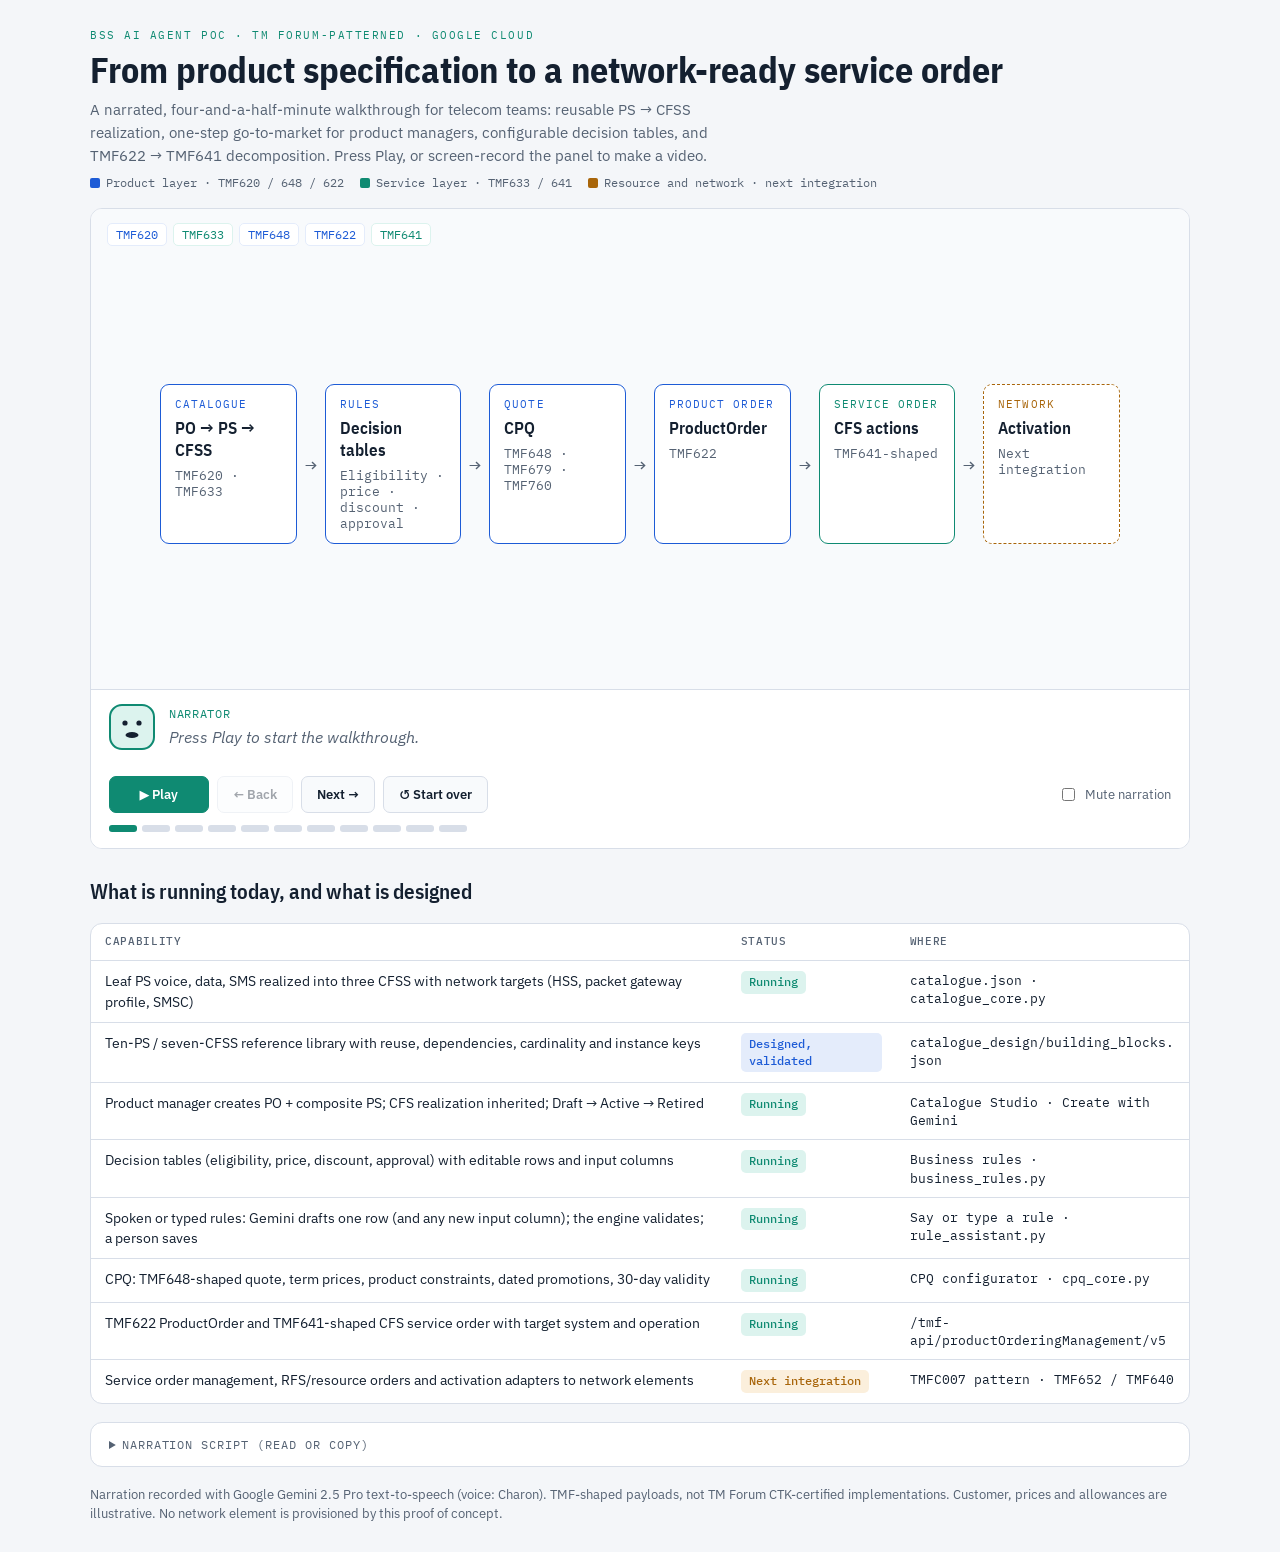
==== commit 86b9c67e: "Fix narrated demo pause handling and instructions" ====
--- a/demo/catalogue-to-network.html
+++ b/demo/catalogue-to-network.html
@@ -141,7 +141,7 @@
   <header>
     <span class="eyebrow">BSS AI Agent PoC · TM Forum-patterned · Google Cloud</span>
     <h1>From product specification to a network-ready service order</h1>
-    <p class="sub">A narrated, three-minute walkthrough for telecom teams: reusable PS → CFSS realization, one-step go-to-market for product managers, configurable decision tables, and TMF622 → TMF641 decomposition. Press Play, or screen-record the panel to make a video.</p>
+    <p class="sub">A narrated, four-and-a-half-minute walkthrough for telecom teams: reusable PS → CFSS realization, one-step go-to-market for product managers, configurable decision tables, and TMF622 → TMF641 decomposition. Press Play, or screen-record the panel to make a video.</p>
     <div class="legend"><span><i style="background:var(--prod)"></i>Product layer · TMF620 / 648 / 622</span><span><i style="background:var(--svc)"></i>Service layer · TMF633 / 641</span><span><i style="background:var(--net)"></i>Resource and network · next integration</span></div>
   </header>
 
@@ -177,7 +177,7 @@
       <tr><td>Ten-PS / seven-CFSS reference library with reuse, dependencies, cardinality and instance keys</td><td><span class="chip lib">Designed, validated</span></td><td class="mono">catalogue_design/building_blocks.json</td></tr>
       <tr><td>Product manager creates PO + composite PS; CFS realization inherited; Draft → Active → Retired</td><td><span class="chip live">Running</span></td><td class="mono">Catalogue Studio · Create with Gemini</td></tr>
       <tr><td>Decision tables (eligibility, price, discount, approval) with editable rows and input columns</td><td><span class="chip live">Running</span></td><td class="mono">Business rules · business_rules.py</td></tr>
-      <tr><td>Spoken or typed rules: Gemini drafts one row (and any new input column); the engine validates; a person saves</td><td><span class="chip lib">Built, tested locally · not yet deployed</span></td><td class="mono">Say or type a rule · rule_assistant.py</td></tr>
+      <tr><td>Spoken or typed rules: Gemini drafts one row (and any new input column); the engine validates; a person saves</td><td><span class="chip live">Running</span></td><td class="mono">Say or type a rule · rule_assistant.py</td></tr>
       <tr><td>CPQ: TMF648-shaped quote, term prices, product constraints, dated promotions, 30-day validity</td><td><span class="chip live">Running</span></td><td class="mono">CPQ configurator · cpq_core.py</td></tr>
       <tr><td>TMF622 ProductOrder and TMF641-shaped CFS service order with target system and operation</td><td><span class="chip live">Running</span></td><td class="mono">/tmf-api/productOrderingManagement/v5</td></tr>
       <tr><td>Service order management, RFS/resource orders and activation adapters to network elements</td><td><span class="chip next">Next integration</span></td><td class="mono">TMFC007 pattern · TMF652 / TMF640</td></tr>
@@ -302,7 +302,8 @@
       captionText=document.getElementById("captionText"), who=document.getElementById("who"), progress=document.getElementById("progress"),
       playBtn=document.getElementById("playBtn"), backBtn=document.getElementById("backBtn"), nextBtn=document.getElementById("nextBtn"),
       replayBtn=document.getElementById("replayBtn"), mute=document.getElementById("muteToggle");
-  var current=0, playing=false, token=0, voice=null, hasSpeech="speechSynthesis" in window;
+  var current=0, playing=false, token=0, voice=null, hasSpeech="speechSynthesis" in window,
+      finishNarration=null;
 
   function esc(s){return s.replace(/&/g,"&amp;").replace(/</g,"&lt;");}
   // Same narrator voice as the incident-triage walkthrough: Google UK English Male. It ships only with Chrome,
@@ -359,27 +360,30 @@
     if(mute.checked||!useClips) return speak(scenes[i].say);
     return new Promise(function(resolve){
       var finished=false;
-      function end(){if(!finished){finished=true;clip.onended=clip.onerror=null;capBar.classList.remove("talking");resolve();}}
-      function fallback(){if(finished)return;useClips=false;finished=true;clip.onended=clip.onerror=null;showFallback();speak(scenes[i].say).then(resolve);}
+      function end(){if(!finished){finished=true;clip.onended=clip.onerror=null;if(finishNarration===end)finishNarration=null;capBar.classList.remove("talking");resolve();}}
+      function fallback(){if(finished)return;useClips=false;finished=true;clip.onended=clip.onerror=null;if(finishNarration===end)finishNarration=null;showFallback();speak(scenes[i].say).then(resolve);}
       capBar.classList.add("talking");
+      finishNarration=end;
       clip.onended=end;clip.onerror=fallback;
       clip.src="audio/scene-"+String(i+1).padStart(2,"0")+".wav";
       var started=clip.play();
       if(started&&started.catch)started.catch(function(e){if(e&&e.name==="AbortError")return;fallback();});
     });
   }
-  function stopVoice(){clip.pause();clip.onended=clip.onerror=null;if(hasSpeech){try{window.speechSynthesis.cancel();}catch(e){}}capBar.classList.remove("talking");}
+  function stopVoice(){clip.pause();clip.onended=clip.onerror=null;if(hasSpeech){try{window.speechSynthesis.cancel();}catch(e){}}if(finishNarration)finishNarration();capBar.classList.remove("talking");}
   function speak(text){
     return new Promise(function(resolve){
-      var finished=false;function end(){if(!finished){finished=true;capBar.classList.remove("talking");resolve();}}
+      var finished=false,timer;
+      function end(){if(!finished){finished=true;clearTimeout(timer);if(finishNarration===end)finishNarration=null;capBar.classList.remove("talking");resolve();}}
       capBar.classList.add("talking");
-      if(mute.checked||!hasSpeech){setTimeout(end,Math.max(4000,text.length*60));return;}
+      finishNarration=end;
+      if(mute.checked||!hasSpeech){timer=setTimeout(end,Math.max(4000,text.length*60));return;}
       try{
         window.speechSynthesis.cancel();
         var u=new SpeechSynthesisUtterance(text);u.rate=.95;u.pitch=1;if(voice)u.voice=voice;
         u.onend=end;u.onerror=end;window.speechSynthesis.speak(u);
-        setTimeout(end,Math.max(7000,text.length*95)); // safety net if the browser never fires onend
-      }catch(e){setTimeout(end,3000);}
+        timer=setTimeout(end,Math.max(7000,text.length*95)); // safety net if the browser never fires onend
+      }catch(e){timer=setTimeout(end,3000);}
     });
   }
   async function playFrom(i){
